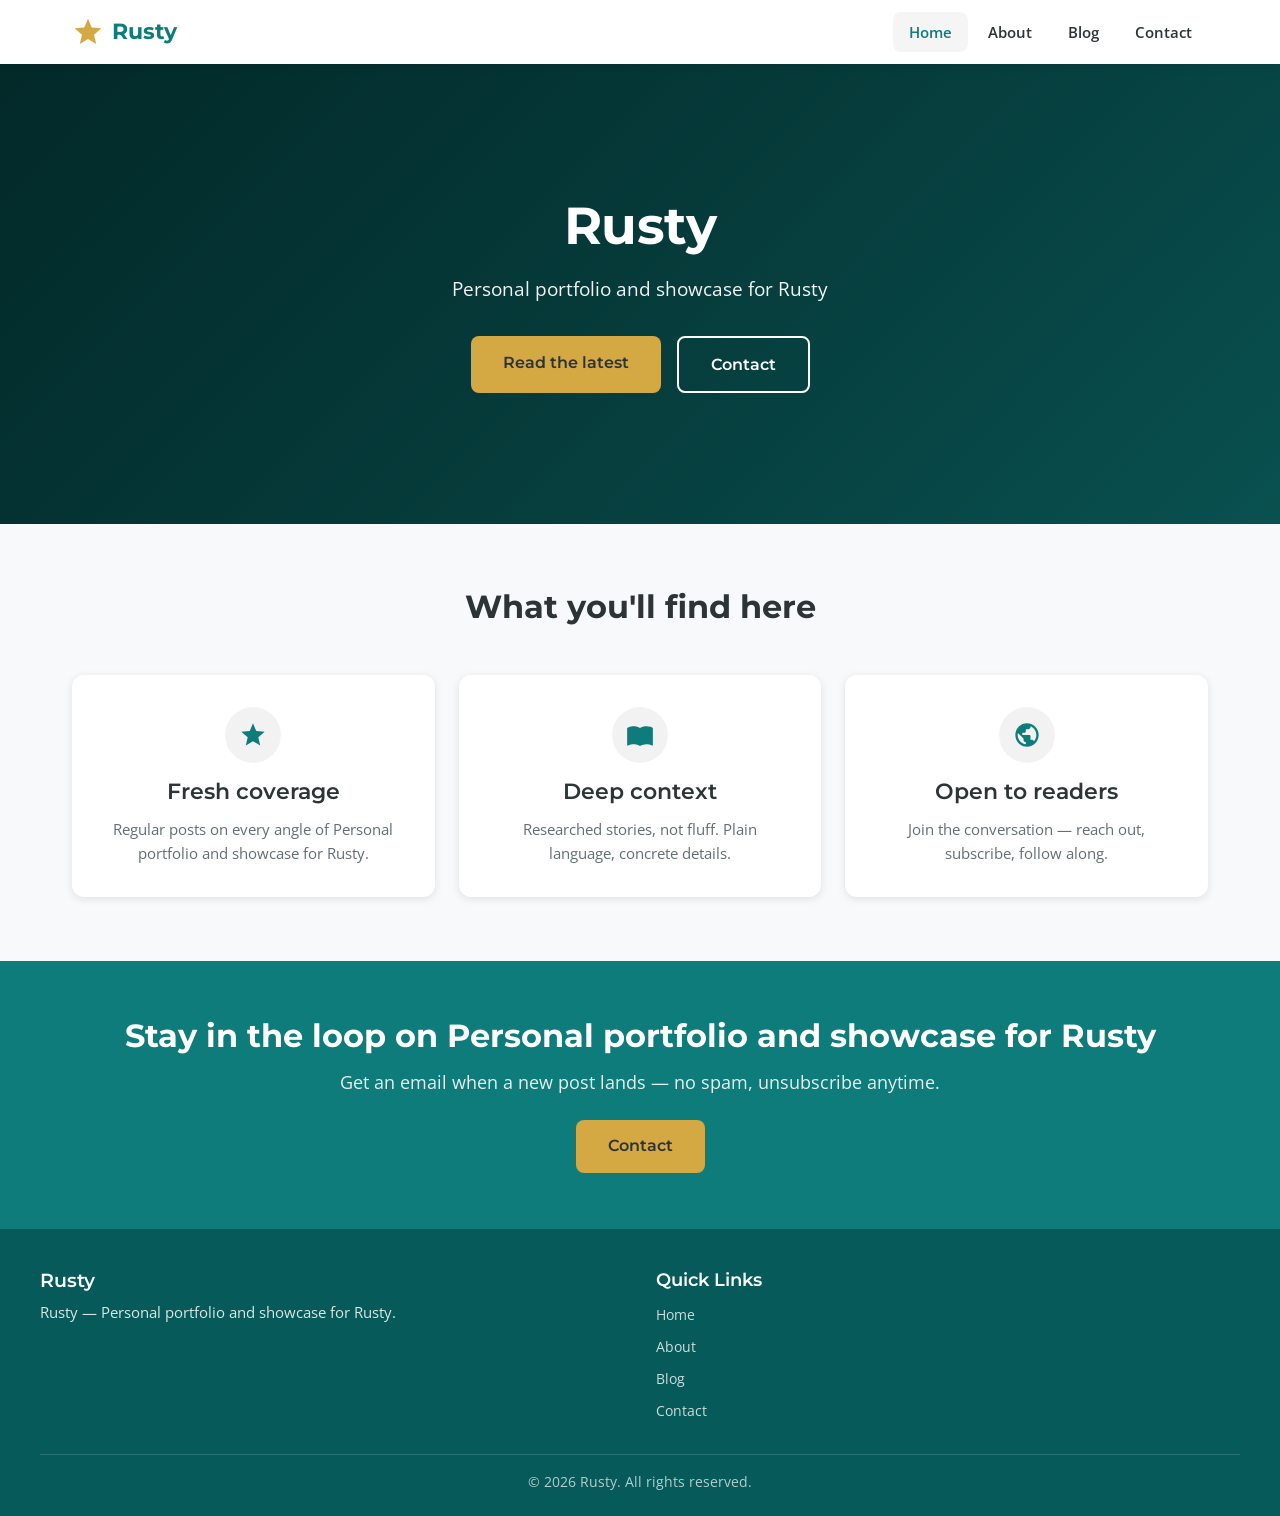
==== index.html @ bfaf48fd "Initial scaffold via website_sdk" ====
<!DOCTYPE html>
<html lang="en">
<head>
    <meta charset="UTF-8">
    <meta name="viewport" content="width=device-width, initial-scale=1.0">
    <meta name="robots" content="index, follow">
    <title>Rusty | Personal portfolio and showcase for Rusty</title>
    <meta name="description" content="Rusty — Personal portfolio and showcase for Rusty.">
        <meta property="og:title" content="Rusty | Personal portfolio and showcase for Rusty">
    <meta property="og:description" content="Rusty — Personal portfolio and showcase for Rusty.">
    <meta property="og:type" content="website">
    <meta property="og:site_name" content="Rusty">
            <meta name="twitter:card" content="summary_large_image">
    <meta name="twitter:title" content="Rusty | Personal portfolio and showcase for Rusty">
    <meta name="twitter:description" content="Rusty — Personal portfolio and showcase for Rusty.">
        <link rel="preconnect" href="https://fonts.googleapis.com">
    <link rel="preconnect" href="https://fonts.gstatic.com" crossorigin>
    <link href="https://fonts.googleapis.com/css2?family=Montserrat:wght@600;700&family=Open%20Sans:wght@400;600&display=swap" rel="stylesheet">
    <link rel="stylesheet" href="css/styles.css">
    </head>
<body>

    <header class="header">
        <div class="container">
            <a href="index.html" class="logo">
                <svg viewBox="0 0 24 24" xmlns="http://www.w3.org/2000/svg"><path d="M12 2L9.19 8.63L2 9.24L7.46 13.97L5.82 21L12 17.27L18.18 21L16.54 13.97L22 9.24L14.81 8.63L12 2Z"/></svg>
                Rusty
            </a>
            <button class="nav-toggle" aria-label="Toggle navigation">
                <span></span>
                <span></span>
                <span></span>
            </button>
            <ul class="nav-links">
                <li><a href="index.html">Home</a></li>
                <li><a href="about.html">About</a></li>
                <li><a href="blog/index.html">Blog</a></li>
                <li><a href="contact.html">Contact</a></li>
            </ul>
        </div>
    </header>

    <section class="hero">
        <div class="hero-content">
            <h1>Rusty</h1>
            <p class="tagline">Personal portfolio and showcase for Rusty</p>
            <div class="cta-buttons">
                <a href="blog/index.html" class="btn btn-primary">Read the latest</a>
                <a href="contact.html" class="btn btn-outline">Contact</a>
            </div>
        </div>
    </section>

    <section class="section">
        <div class="container">
            <h2 class="section-title">What you&#x27;ll find here</h2>
            <p class="section-subtitle"></p>
            <div class="services-grid">
                <div class="service-card">
                    <div class="icon">
                        <svg viewBox="0 0 24 24"><path d="M12 2L9.19 8.63L2 9.24L7.46 13.97L5.82 21L12 17.27L18.18 21L16.54 13.97L22 9.24L14.81 8.63L12 2Z"/></svg>
                    </div>
                    <h3>Fresh coverage</h3>
                    <p>Regular posts on every angle of Personal portfolio and showcase for Rusty.</p>
                </div>
                <div class="service-card">
                    <div class="icon">
                        <svg viewBox="0 0 24 24"><path d="M21 5c-1.11-.35-2.33-.5-3.5-.5-1.95 0-4.05.4-5.5 1.5-1.45-1.1-3.55-1.5-5.5-1.5S2.45 4.9 1 6v14.65c0 .25.25.5.5.5.1 0 .15-.05.25-.05C3.1 20.45 5.05 20 6.5 20c1.95 0 4.05.4 5.5 1.5 1.35-.85 3.8-1.5 5.5-1.5 1.65 0 3.35.3 4.75 1.05.1.05.15.05.25.05.25 0 .5-.25.5-.5V6c-.6-.45-1.25-.75-2-1z"/></svg>
                    </div>
                    <h3>Deep context</h3>
                    <p>Researched stories, not fluff. Plain language, concrete details.</p>
                </div>
                <div class="service-card">
                    <div class="icon">
                        <svg viewBox="0 0 24 24"><path d="M12 2C6.48 2 2 6.48 2 12s4.48 10 10 10 10-4.48 10-10S17.52 2 12 2zm-1 17.93c-3.95-.49-7-3.85-7-7.93 0-.62.08-1.21.21-1.79L9 15v1c0 1.1.9 2 2 2v1.93zm6.9-2.54c-.26-.81-1-1.39-1.9-1.39h-1v-3c0-.55-.45-1-1-1H8v-2h2c.55 0 1-.45 1-1V7h2c1.1 0 2-.9 2-2v-.41c2.93 1.19 5 4.06 5 7.41 0 2.08-.8 3.97-2.1 5.39z"/></svg>
                    </div>
                    <h3>Open to readers</h3>
                    <p>Join the conversation — reach out, subscribe, follow along.</p>
                </div>
            </div>
        </div>
    </section>

    <section class="cta-banner">
        <h2>Stay in the loop on Personal portfolio and showcase for Rusty</h2>
        <p>Get an email when a new post lands — no spam, unsubscribe anytime.</p>
        <div class="cta-buttons">
            <a href="contact.html" class="btn btn-primary">Contact</a>
        </div>
    </section>

    <footer class="footer">
        <div class="footer-content">
            <div class="footer-info">
                <h3>Rusty</h3>
                <p>Rusty — Personal portfolio and showcase for Rusty.</p>
            </div>
            <div class="footer-links">
                <h4>Quick Links</h4>
                <ul>
                    <li><a href="index.html">Home</a></li>
                    <li><a href="about.html">About</a></li>
                    <li><a href="blog/index.html">Blog</a></li>
                    <li><a href="contact.html">Contact</a></li>
                </ul>
            </div>
        </div>
        <div class="footer-bottom">&copy; 2026 Rusty. All rights reserved.</div>
    </footer>

    <script src="js/main.js"></script>
</body>
</html>
---- css/styles.css ----
/* ================================================================
   Website stylesheet — generated by website_sdk.
   Edit CSS variables under :root to rebrand the whole site.
   ================================================================ */

:root {
    --color-primary: #0e7c7b;
    --color-primary-dark: #065a5a;
    --color-primary-light: #12a09f;
    --color-accent: #d4a843;
    --color-accent-dark: #b8912e;
    --color-bg: #f8f9fa;
    --color-surface: #ffffff;
    --color-text: #2d3436;
    --color-text-light: #636e72;
    --color-text-inverse: #ffffff;
    --color-success: #27ae60;
    --color-error: #e74c3c;
    --font-heading: 'Montserrat', sans-serif;
    --font-body: 'Open Sans', sans-serif;
    --max-width: 1200px;
    --spacing: 2rem;
    --spacing-sm: 1rem;
    --spacing-lg: 4rem;
    --radius: 8px;
    --radius-lg: 12px;
    --shadow: 0 2px 8px rgba(0, 0, 0, 0.1);
    --shadow-lg: 0 4px 20px rgba(0, 0, 0, 0.12);
    --transition: all 0.3s ease;
}

*, *::before, *::after { margin: 0; padding: 0; box-sizing: border-box; }
html { scroll-behavior: smooth; }
body {
    font-family: var(--font-body);
    color: var(--color-text);
    background-color: var(--color-bg);
    line-height: 1.6;
    -webkit-font-smoothing: antialiased;
}
a { color: var(--color-primary); text-decoration: none; transition: var(--transition); }
a:hover { color: var(--color-primary-dark); }
img { max-width: 100%; height: auto; display: block; }
h1, h2, h3, h4 { font-family: var(--font-heading); line-height: 1.2; color: var(--color-text); }
h1 { font-size: 2.5rem; font-weight: 700; }
h2 { font-size: 2rem; font-weight: 700; }
h3 { font-size: 1.35rem; font-weight: 600; }
h4 { font-size: 1.1rem; font-weight: 600; }
.container { max-width: var(--max-width); margin: 0 auto; padding: 0 var(--spacing); }

/* Header */
.header { background: var(--color-surface); box-shadow: var(--shadow); position: sticky; top: 0; z-index: 1000; }
.header .container { display: flex; align-items: center; justify-content: space-between; padding-top: 0.75rem; padding-bottom: 0.75rem; }
.logo { display: flex; align-items: center; gap: 0.5rem; font-family: var(--font-heading); font-size: 1.4rem; font-weight: 700; color: var(--color-primary); }
.logo svg { width: 32px; height: 32px; fill: var(--color-accent); }
.nav-links { display: flex; list-style: none; gap: 0.25rem; }
.nav-links a { display: block; padding: 0.5rem 1rem; color: var(--color-text); font-weight: 600; font-size: 0.95rem; border-radius: var(--radius); transition: var(--transition); }
.nav-links a:hover, .nav-links a.active { color: var(--color-primary); background: rgba(0, 0, 0, 0.04); }
.nav-toggle { display: none; background: none; border: none; cursor: pointer; padding: 0.5rem; }
.nav-toggle span { display: block; width: 24px; height: 2px; background: var(--color-text); margin: 5px 0; transition: var(--transition); border-radius: 2px; }

/* Hero */
.hero {
    background: linear-gradient(135deg, rgba(0,0,0,0.55), rgba(0,0,0,0.35)),
                linear-gradient(135deg, var(--color-primary-dark), var(--color-primary));
    color: var(--color-text-inverse);
    padding: 6rem var(--spacing);
    text-align: center;
    min-height: 460px;
    display: flex; align-items: center; justify-content: center;
}
.hero-content { max-width: 760px; }
.hero h1 { font-size: 3rem; color: var(--color-text-inverse); margin-bottom: 1rem; letter-spacing: -0.5px; }
.hero .tagline { font-size: 1.2rem; opacity: 0.95; margin-bottom: 2rem; line-height: 1.6; }

/* Buttons */
.btn { display: inline-block; padding: 0.85rem 2rem; font-family: var(--font-heading); font-weight: 600; font-size: 1rem; border-radius: var(--radius); border: none; cursor: pointer; transition: var(--transition); text-align: center; }
.btn-primary { background: var(--color-accent); color: var(--color-text); }
.btn-primary:hover { background: var(--color-accent-dark); color: var(--color-text); transform: translateY(-2px); box-shadow: 0 4px 12px rgba(0,0,0,0.15); }
.btn-outline { background: transparent; color: var(--color-text-inverse); border: 2px solid var(--color-text-inverse); }
.btn-outline:hover { background: var(--color-text-inverse); color: var(--color-primary); }
.btn-teal { background: var(--color-primary); color: var(--color-text-inverse); }
.btn-teal:hover { background: var(--color-primary-dark); color: var(--color-text-inverse); transform: translateY(-2px); box-shadow: 0 4px 12px rgba(0,0,0,0.2); }

/* Sections */
.section { padding: var(--spacing-lg) 0; }
.section-title { text-align: center; margin-bottom: 0.75rem; }
.section-subtitle { text-align: center; color: var(--color-text-light); font-size: 1.05rem; margin-bottom: 3rem; max-width: 640px; margin-left: auto; margin-right: auto; }

/* Feature grids */
.services-grid { display: grid; grid-template-columns: repeat(auto-fit, minmax(250px, 1fr)); gap: 1.5rem; }
.service-card { background: var(--color-surface); border-radius: var(--radius-lg); padding: 2rem; box-shadow: var(--shadow); text-align: center; transition: var(--transition); }
.service-card:hover { transform: translateY(-4px); box-shadow: var(--shadow-lg); }
.service-card .icon { width: 56px; height: 56px; margin: 0 auto 1rem; background: rgba(0, 0, 0, 0.05); border-radius: 50%; display: flex; align-items: center; justify-content: center; }
.service-card .icon svg { width: 28px; height: 28px; fill: var(--color-primary); }
.service-card h3 { margin-bottom: 0.75rem; }
.service-card p { color: var(--color-text-light); font-size: 0.95rem; }

.features-grid { display: grid; grid-template-columns: repeat(auto-fit, minmax(250px, 1fr)); gap: 2rem; text-align: center; }
.feature-item .icon { width: 64px; height: 64px; margin: 0 auto 1rem; background: rgba(0, 0, 0, 0.05); border-radius: 50%; display: flex; align-items: center; justify-content: center; }
.feature-item .icon svg { width: 30px; height: 30px; fill: var(--color-primary); }
.feature-item h3 { margin-bottom: 0.5rem; }
.feature-item p { color: var(--color-text-light); font-size: 0.95rem; }

/* CTA */
.cta-banner { background: var(--color-primary); color: var(--color-text-inverse); padding: 3.5rem var(--spacing); text-align: center; }
.cta-banner h2 { color: var(--color-text-inverse); margin-bottom: 0.75rem; }
.cta-banner p { font-size: 1.1rem; opacity: 0.9; margin-bottom: 1.5rem; }
.cta-buttons { display: flex; gap: 1rem; justify-content: center; flex-wrap: wrap; }

/* Contact page */
.contact-info-grid { display: grid; grid-template-columns: repeat(auto-fit, minmax(220px, 1fr)); gap: 1.5rem; margin-bottom: 3rem; }
.contact-info-card { background: var(--color-surface); padding: 1.5rem; border-radius: var(--radius-lg); box-shadow: var(--shadow); text-align: center; }
.contact-info-card .icon { width: 48px; height: 48px; margin: 0 auto 0.75rem; background: rgba(0, 0, 0, 0.05); border-radius: 50%; display: flex; align-items: center; justify-content: center; }
.contact-info-card .icon svg { width: 22px; height: 22px; fill: var(--color-primary); }
.contact-info-card h4 { margin-bottom: 0.25rem; }
.contact-info-card a { color: var(--color-primary); font-weight: 600; }
.contact-form-wrapper { max-width: 640px; margin: 0 auto; background: var(--color-surface); padding: 2.5rem; border-radius: var(--radius-lg); box-shadow: var(--shadow); }
.contact-form-wrapper h2 { margin-bottom: 0.5rem; }
.contact-form-wrapper .form-subtitle { color: var(--color-text-light); margin-bottom: 2rem; }
.form-group { margin-bottom: 1.25rem; }
.form-group label { display: block; margin-bottom: 0.35rem; font-weight: 600; font-size: 0.9rem; }
.form-group input, .form-group select, .form-group textarea { width: 100%; padding: 0.75rem 1rem; border: 1.5px solid #ddd; border-radius: var(--radius); font-family: var(--font-body); font-size: 0.95rem; transition: var(--transition); background: #fff; }
.form-group input:focus, .form-group select:focus, .form-group textarea:focus { outline: none; border-color: var(--color-primary); box-shadow: 0 0 0 3px rgba(0, 0, 0, 0.05); }
.form-group textarea { min-height: 120px; resize: vertical; }
.form-row { display: grid; grid-template-columns: 1fr 1fr; gap: 1rem; }
.form-message { padding: 1rem; border-radius: var(--radius); margin-top: 1rem; font-weight: 600; display: none; }
.form-message.success { background: #d4edda; color: #155724; display: block; }
.form-message.error { background: #f8d7da; color: #721c24; display: block; }

/* Social page */
.social-grid { display: grid; grid-template-columns: repeat(auto-fit, minmax(260px, 1fr)); gap: 1.5rem; max-width: 900px; margin: 0 auto; }
.social-card { display: flex; align-items: center; gap: 1.25rem; padding: 1.5rem 2rem; background: var(--color-surface); border-radius: var(--radius-lg); box-shadow: var(--shadow); transition: var(--transition); color: var(--color-text); }
.social-card:hover { transform: translateY(-4px); box-shadow: var(--shadow-lg); color: var(--color-text); }
.social-card .social-icon { width: 52px; height: 52px; border-radius: 12px; display: flex; align-items: center; justify-content: center; flex-shrink: 0; }
.social-card .social-icon svg { width: 28px; height: 28px; fill: #fff; }
.social-card .social-info h3 { margin-bottom: 0.15rem; font-size: 1.1rem; }
.social-card .social-info p { color: var(--color-text-light); font-size: 0.85rem; }

/* Reviews */
.reviews-grid { display: grid; grid-template-columns: repeat(auto-fit, minmax(320px, 1fr)); gap: 1.5rem; }
.review-card { background: var(--color-surface); border-radius: var(--radius-lg); padding: 2rem; box-shadow: var(--shadow); transition: var(--transition); }
.review-card:hover { box-shadow: var(--shadow-lg); }
.review-stars { color: var(--color-accent); font-size: 1.2rem; margin-bottom: 0.75rem; letter-spacing: 2px; }
.review-text { font-style: italic; color: var(--color-text); line-height: 1.7; margin-bottom: 1rem; }
.review-author { font-weight: 600; color: var(--color-text); font-size: 0.95rem; }
.review-badge { display: inline-block; margin-top: 0.5rem; padding: 0.25rem 0.75rem; background: rgba(0, 0, 0, 0.06); color: var(--color-primary); border-radius: 20px; font-size: 0.8rem; font-weight: 600; }

/* Photos / gallery */
.photo-gallery { display: grid; grid-template-columns: repeat(auto-fill, minmax(280px, 1fr)); gap: 1rem; }
.gallery-item { border-radius: var(--radius-lg); overflow: hidden; box-shadow: var(--shadow); cursor: pointer; transition: var(--transition); background: var(--color-surface); }
.gallery-item:hover { transform: scale(1.02); box-shadow: var(--shadow-lg); }
.gallery-item img { width: 100%; height: 220px; object-fit: cover; transition: var(--transition); }
.gallery-item:hover img { transform: scale(1.05); }
.gallery-item figcaption { padding: 0.75rem 1rem; font-size: 0.9rem; color: var(--color-text-light); }
.placeholder-img { width: 100%; height: 220px; background: linear-gradient(135deg, #e0e0e0, #f0f0f0); display: flex; align-items: center; justify-content: center; color: #999; font-size: 0.9rem; }
.lightbox { display: none; position: fixed; inset: 0; background: rgba(0, 0, 0, 0.9); z-index: 2000; align-items: center; justify-content: center; cursor: pointer; }
.lightbox.active { display: flex; }
.lightbox img { max-width: 90%; max-height: 90vh; border-radius: var(--radius); box-shadow: 0 0 40px rgba(0, 0, 0, 0.5); }
.lightbox-close { position: absolute; top: 1.5rem; right: 1.5rem; width: 40px; height: 40px; background: rgba(255, 255, 255, 0.15); border: none; border-radius: 50%; color: #fff; font-size: 1.5rem; cursor: pointer; display: flex; align-items: center; justify-content: center; transition: var(--transition); }
.lightbox-close:hover { background: rgba(255, 255, 255, 0.3); }

/* Page header */
.page-header { background: linear-gradient(135deg, var(--color-primary-dark), var(--color-primary)); color: var(--color-text-inverse); padding: 3.5rem var(--spacing); text-align: center; }
.page-header h1 { color: var(--color-text-inverse); margin-bottom: 0.5rem; }
.page-header p { opacity: 0.9; font-size: 1.05rem; }

/* Blog */
.post-grid { display: grid; grid-template-columns: repeat(auto-fit, minmax(300px, 1fr)); gap: 1.5rem; }
.post-card { background: var(--color-surface); border-radius: var(--radius-lg); padding: 1.75rem; box-shadow: var(--shadow); transition: var(--transition); display: flex; flex-direction: column; }
.post-card:hover { transform: translateY(-4px); box-shadow: var(--shadow-lg); }
.post-card h3 { margin-bottom: 0.5rem; }
.post-card h3 a { color: var(--color-text); }
.post-card h3 a:hover { color: var(--color-primary); }
.post-card .post-meta { color: var(--color-text-light); font-size: 0.85rem; margin-bottom: 0.75rem; }
.post-card .post-excerpt { color: var(--color-text-light); font-size: 0.95rem; margin-bottom: 1rem; flex-grow: 1; }
.post-card .post-tag { display: inline-block; padding: 0.2rem 0.65rem; background: rgba(0, 0, 0, 0.06); color: var(--color-primary); border-radius: 20px; font-size: 0.8rem; font-weight: 600; margin-right: 0.25rem; }

/* Whole-card-clickable variant used on the home-page latest-posts grid. */
.post-card-link { text-decoration: none; color: inherit; position: relative; }
.post-card-link h3 { color: var(--color-text); }
.post-card-link:hover { box-shadow: var(--shadow-lg); transform: translateY(-4px); color: inherit; }
.post-card-link:hover h3 { color: var(--color-primary); }
.post-card-link .post-card-cta { display: inline-block; margin-top: auto; font-weight: 600; color: var(--color-primary); }

/* Search box on the blog index. */
.post-search { max-width: 640px; margin: 0 auto 2rem; }
.post-search input[type="search"] { width: 100%; padding: 0.85rem 1.1rem; border: 1.5px solid #ddd; border-radius: var(--radius); font-family: var(--font-body); font-size: 1rem; background: #fff; transition: var(--transition); }
.post-search input[type="search"]:focus { outline: none; border-color: var(--color-primary); box-shadow: 0 0 0 3px rgba(0,0,0,0.06); }
.post-search-meta { margin-top: 0.5rem; color: var(--color-text-light); font-size: 0.85rem; text-align: right; }
.post-search-empty { text-align: center; color: var(--color-text-light); margin-top: 2rem; }

article.post-body { max-width: 760px; margin: 0 auto; padding: var(--spacing-lg) var(--spacing); }
article.post-body h1 { font-size: 2.4rem; margin-bottom: 0.5rem; }
article.post-body .post-meta { color: var(--color-text-light); font-size: 0.9rem; margin-bottom: 2rem; }
article.post-body h2 { margin: 2rem 0 0.75rem; }
article.post-body h3 { margin: 1.5rem 0 0.5rem; }
article.post-body p { margin-bottom: 1.1rem; }
article.post-body ul, article.post-body ol { margin: 0 0 1.1rem 1.25rem; }
article.post-body li { margin-bottom: 0.4rem; }
article.post-body blockquote { border-left: 4px solid var(--color-accent); padding: 0.25rem 1rem; margin: 1.25rem 0; color: var(--color-text-light); font-style: italic; }
article.post-body img { border-radius: var(--radius-lg); margin: 1.5rem 0; box-shadow: var(--shadow); }
article.post-body code { background: rgba(0, 0, 0, 0.06); padding: 0.1rem 0.4rem; border-radius: 4px; font-size: 0.92em; }
article.post-body pre { background: #111; color: #f4f4f5; padding: 1rem 1.25rem; border-radius: var(--radius); overflow-x: auto; margin: 1rem 0; font-size: 0.9rem; }
article.post-body pre code { background: none; color: inherit; padding: 0; }
article.post-body .post-tags { margin-top: 2rem; }

/* Sources / bibliography on each post — counterpart of an ebook bibliography */
.post-sources { margin: 2.5rem 0 0; padding: 1.5rem 1.75rem; background: var(--color-surface); border-radius: var(--radius-lg); box-shadow: var(--shadow); border-left: 4px solid var(--color-accent); }
.post-sources h2 { font-size: 1.2rem; margin: 0 0 0.75rem; letter-spacing: 0.02em; text-transform: uppercase; color: var(--color-text); }
.post-sources ol { margin: 0; padding-left: 1.25rem; }
.post-sources li { margin-bottom: 0.5rem; font-size: 0.92rem; line-height: 1.55; color: var(--color-text); }
.post-sources li a { color: var(--color-primary); word-break: break-all; }
.post-sources li a:hover { color: var(--color-primary-dark); text-decoration: underline; }

/* Footer */
.footer { background: var(--color-primary-dark); color: var(--color-text-inverse); padding: 2.5rem var(--spacing) 1.5rem; }
.footer-content { max-width: var(--max-width); margin: 0 auto; display: grid; grid-template-columns: 1fr 1fr; gap: 2rem; padding-bottom: 1.5rem; border-bottom: 1px solid rgba(255, 255, 255, 0.15); }
.footer-info h3 { color: var(--color-text-inverse); margin-bottom: 0.5rem; font-size: 1.2rem; }
.footer-info p { opacity: 0.85; font-size: 0.95rem; line-height: 1.7; }
.footer-info a { color: var(--color-accent); }
.footer-info a:hover { color: var(--color-accent-dark); }
.footer-links h4 { color: var(--color-text-inverse); margin-bottom: 0.75rem; }
.footer-links ul { list-style: none; }
.footer-links li { margin-bottom: 0.4rem; }
.footer-links a { color: rgba(255, 255, 255, 0.8); font-size: 0.9rem; }
.footer-links a:hover { color: var(--color-accent); }
.footer-bottom { max-width: var(--max-width); margin: 1rem auto 0; text-align: center; font-size: 0.85rem; opacity: 0.7; }

.text-center { text-align: center; }
.mt-2 { margin-top: 2rem; }
.mb-2 { margin-bottom: 2rem; }

@media (max-width: 767px) {
    h1 { font-size: 2rem; }
    h2 { font-size: 1.6rem; }
    .nav-toggle { display: block; }
    .nav-links { display: none; position: absolute; top: 100%; left: 0; right: 0; background: var(--color-surface); flex-direction: column; padding: 1rem; box-shadow: var(--shadow-lg); gap: 0; }
    .nav-links.open { display: flex; }
    .nav-links a { padding: 0.75rem 1rem; }
    .hero { padding: 4rem var(--spacing); min-height: 380px; }
    .hero h1 { font-size: 2.2rem; }
    .form-row { grid-template-columns: 1fr; }
    .footer-content { grid-template-columns: 1fr; }
}
@media (min-width: 768px) and (max-width: 1023px) {
    .services-grid { grid-template-columns: repeat(2, 1fr); }
    .reviews-grid { grid-template-columns: repeat(2, 1fr); }
}
@media (min-width: 1024px) {
    .hero h1 { font-size: 3.25rem; }
}
.nav-toggle.active span:nth-child(1) { transform: rotate(45deg) translate(5px, 5px); }
.nav-toggle.active span:nth-child(2) { opacity: 0; }
.nav-toggle.active span:nth-child(3) { transform: rotate(-45deg) translate(5px, -5px); }

.social-facebook .social-icon { background: #1877f2; }
.social-instagram .social-icon { background: linear-gradient(135deg, #f09433, #e6683c, #dc2743, #cc2366, #bc1888); }
.social-tiktok .social-icon { background: #010101; }
.social-x .social-icon { background: #000000; }
.social-youtube .social-icon { background: #ff0000; }
.social-github .social-icon { background: #181717; }
.social-linkedin .social-icon { background: #0a66c2; }
.social-pinterest .social-icon { background: #bd081c; }
.social-threads .social-icon { background: #000000; }
.social-bluesky .social-icon { background: #1185fe; }
.social-mastodon .social-icon { background: #6364ff; }
.social-spotify .social-icon { background: #1db954; }
.social-apple .social-icon { background: #a2aaad; }
.social-substack .social-icon { background: #ff6719; }
.social-email .social-icon { background: #636e72; }
.social-rss .social-icon { background: #ee802f; }
.social-nextdoor .social-icon { background: #00b246; }
.social-yelp .social-icon { background: #d32323; }
.social-google .social-icon { background: #4285f4; }
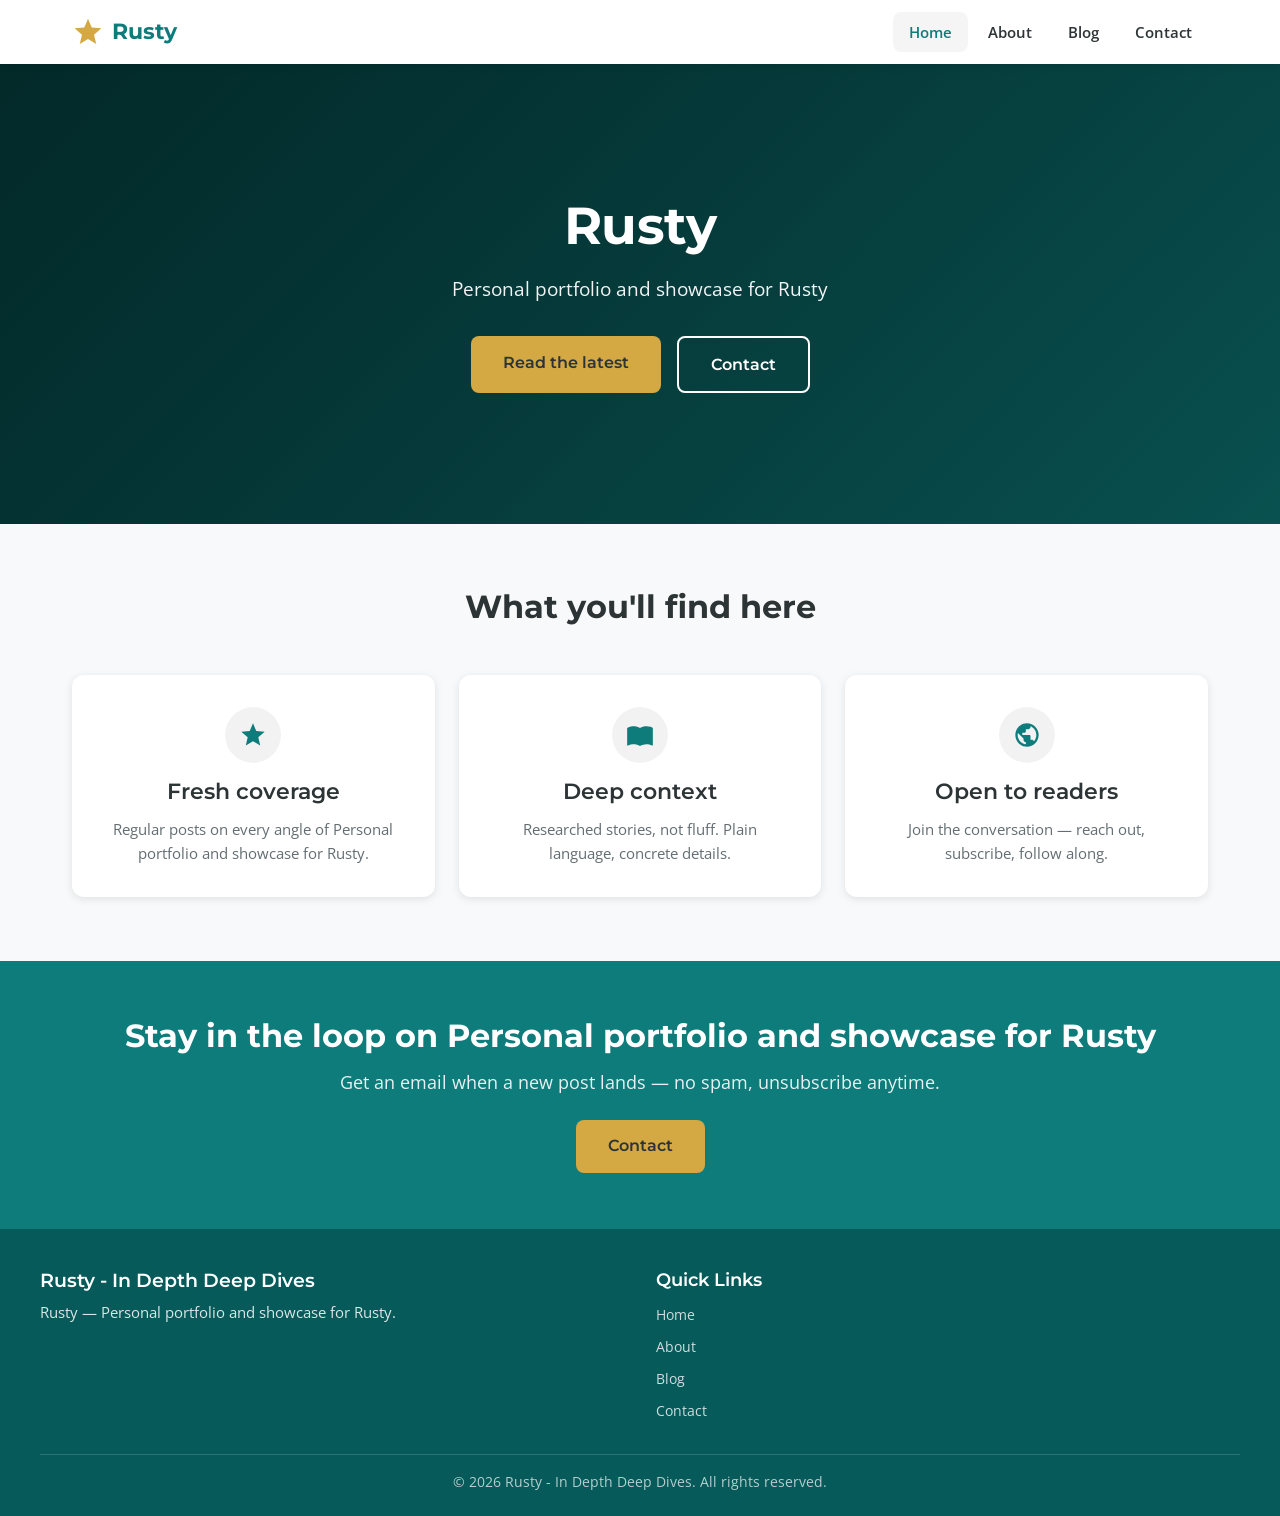
==== commit 116fbb1b: "feat(blog): Iran War: Latest Developments as of May 4, 2026" ====
--- a/index.html
+++ b/index.html
@@ -4,15 +4,17 @@
     <meta charset="UTF-8">
     <meta name="viewport" content="width=device-width, initial-scale=1.0">
     <meta name="robots" content="index, follow">
-    <title>Rusty | Personal portfolio and showcase for Rusty</title>
-    <meta name="description" content="Rusty — Personal portfolio and showcase for Rusty.">
-        <meta property="og:title" content="Rusty | Personal portfolio and showcase for Rusty">
-    <meta property="og:description" content="Rusty — Personal portfolio and showcase for Rusty.">
+    <title>Rusty - In Depth Deep Dives | Personal portfolio and showcase for Rusty</title>
+    <meta name="description" content="Rusty - In Depth Deep Dives">
+    <link rel="canonical" href="https://rostyslav296.github.io/rusty-site/index.html">
+        <meta property="og:title" content="Rusty - In Depth Deep Dives | Personal portfolio and showcase for Rusty">
+    <meta property="og:description" content="Rusty - In Depth Deep Dives">
     <meta property="og:type" content="website">
-    <meta property="og:site_name" content="Rusty">
+    <meta property="og:site_name" content="Rusty - In Depth Deep Dives">
+    <meta property="og:url" content="https://rostyslav296.github.io/rusty-site/index.html">
             <meta name="twitter:card" content="summary_large_image">
-    <meta name="twitter:title" content="Rusty | Personal portfolio and showcase for Rusty">
-    <meta name="twitter:description" content="Rusty — Personal portfolio and showcase for Rusty.">
+    <meta name="twitter:title" content="Rusty - In Depth Deep Dives | Personal portfolio and showcase for Rusty">
+    <meta name="twitter:description" content="Rusty - In Depth Deep Dives">
         <link rel="preconnect" href="https://fonts.googleapis.com">
     <link rel="preconnect" href="https://fonts.gstatic.com" crossorigin>
     <link href="https://fonts.googleapis.com/css2?family=Montserrat:wght@600;700&family=Open%20Sans:wght@400;600&display=swap" rel="stylesheet">
@@ -92,7 +94,7 @@
     <footer class="footer">
         <div class="footer-content">
             <div class="footer-info">
-                <h3>Rusty</h3>
+                <h3>Rusty - In Depth Deep Dives</h3>
                 <p>Rusty — Personal portfolio and showcase for Rusty.</p>
             </div>
             <div class="footer-links">
@@ -105,7 +107,7 @@
                 </ul>
             </div>
         </div>
-        <div class="footer-bottom">&copy; 2026 Rusty. All rights reserved.</div>
+        <div class="footer-bottom">&copy; 2026 Rusty - In Depth Deep Dives. All rights reserved.</div>
     </footer>
 
     <script src="js/main.js"></script>
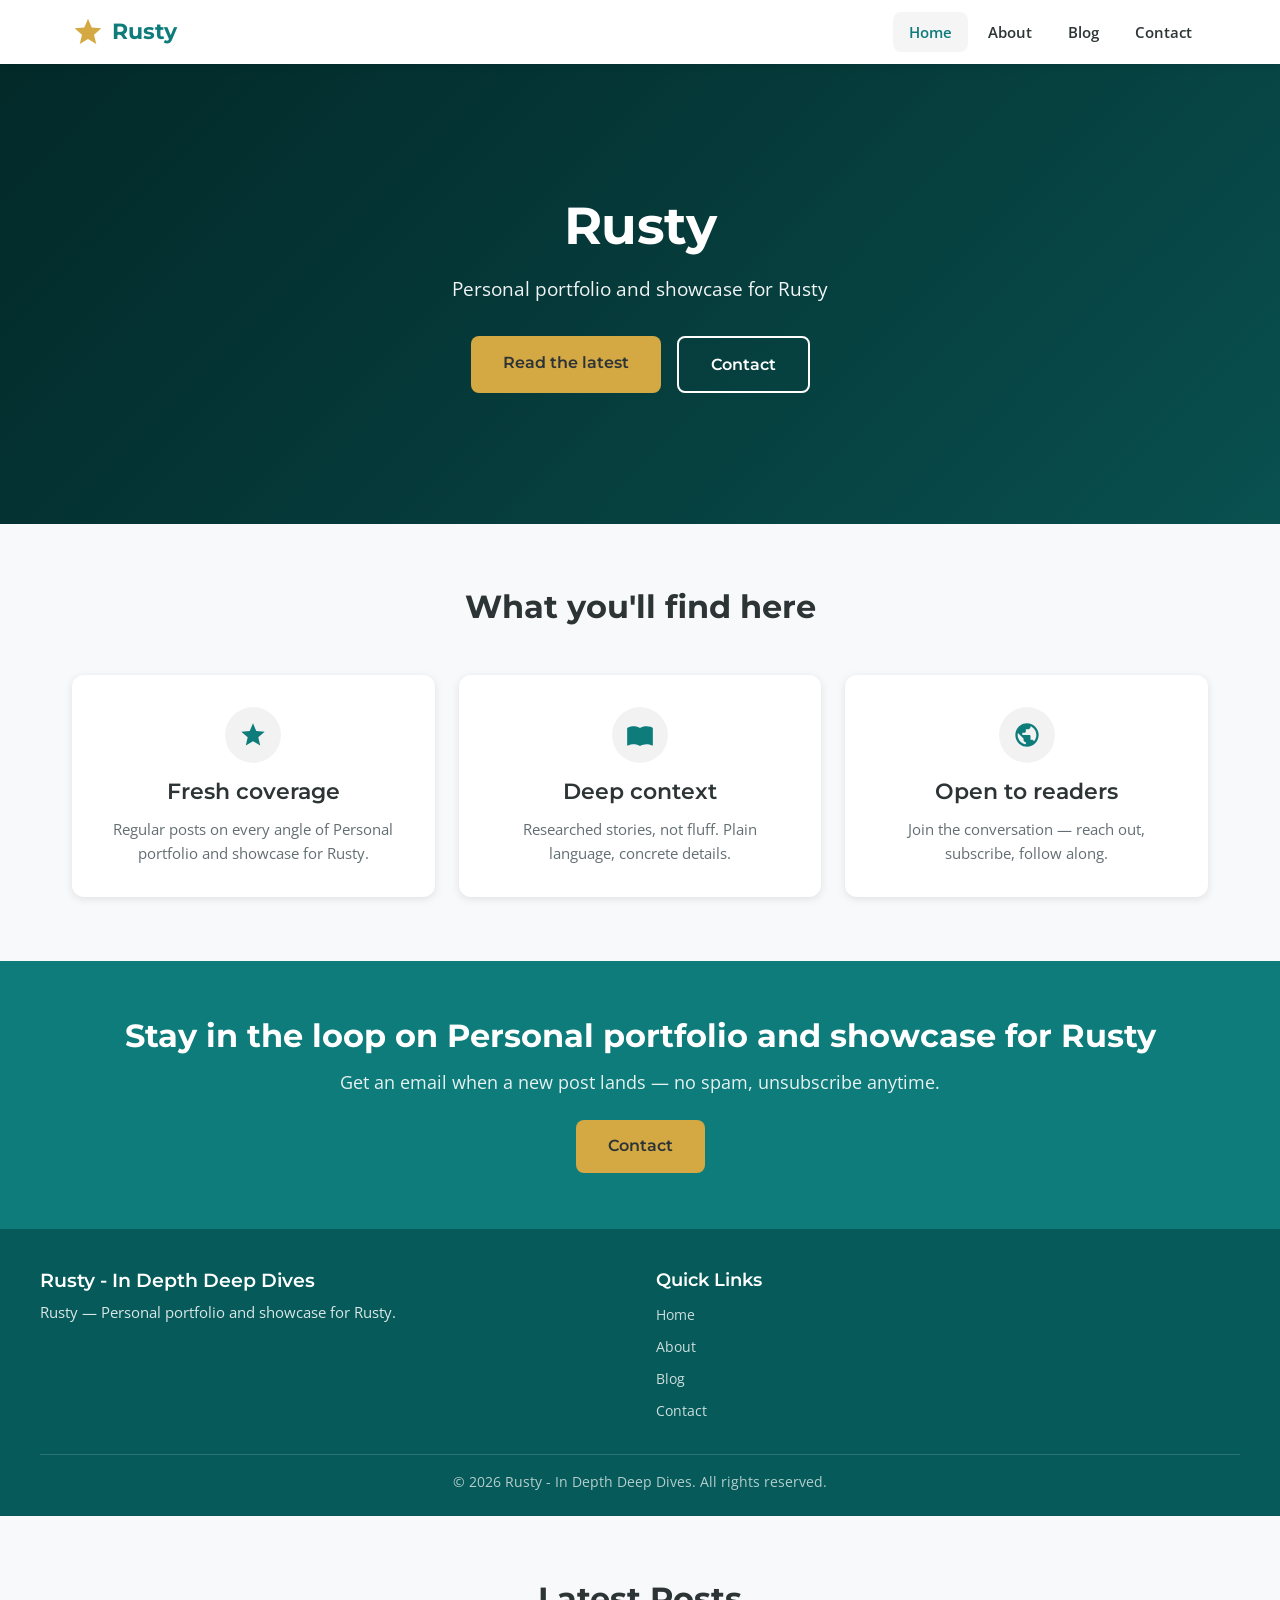
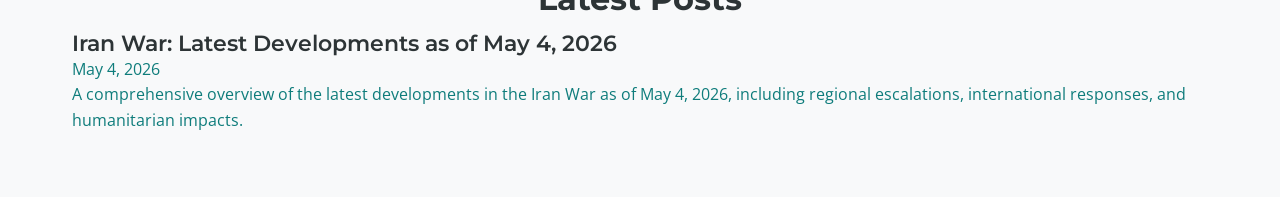
==== commit 871628c8: "feat(blog): Add post previews to home and blog pages" ====
--- a/index.html
+++ b/index.html
@@ -113,3 +113,19 @@
     <script src="js/main.js"></script>
 </body>
 </html>
+    <section class="section">
+        <div class="container">
+            <h2 class="section-title">Latest Posts</h2>
+            <div class="blog-preview-grid">
+                <!-- Blog post previews will be inserted here -->
+                <article class="blog-preview-card">
+                    <a href="blog/posts/2026-05-04-iran-war-latest-developments-may-4.html">
+                        <h3>Iran War: Latest Developments as of May 4, 2026</h3>
+                        <p class="post-meta">May 4, 2026</p>
+                        <p class="post-excerpt">A comprehensive overview of the latest developments in the Iran War as of May 4, 2026, including regional escalations, international responses, and humanitarian impacts.</p>
+                    </a>
+                </article>
+            </div>
+        </div>
+    </section>
+
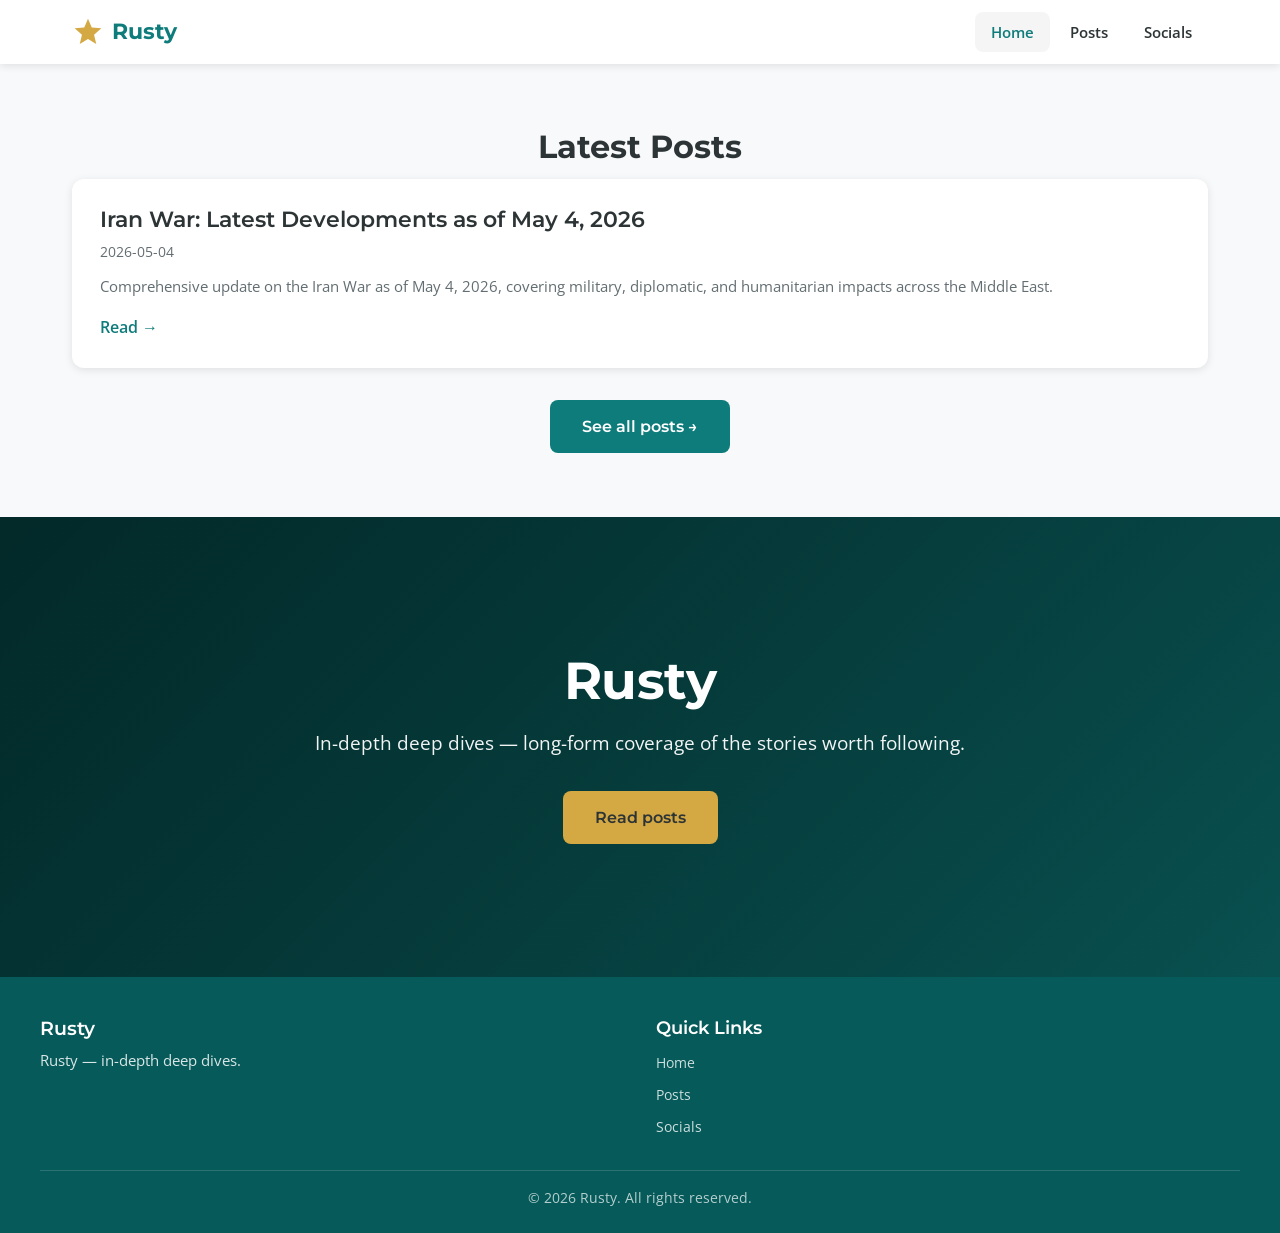
==== commit 8e40e63b: "home: move Latest Posts above the hero/tagline banner Readers landing on the home should see the fre" ====
--- a/index.html
+++ b/index.html
@@ -4,17 +4,17 @@
     <meta charset="UTF-8">
     <meta name="viewport" content="width=device-width, initial-scale=1.0">
     <meta name="robots" content="index, follow">
-    <title>Rusty - In Depth Deep Dives | Personal portfolio and showcase for Rusty</title>
-    <meta name="description" content="Rusty - In Depth Deep Dives">
+    <title>Rusty | Long-form coverage of the stories worth following.</title>
+    <meta name="description" content="Rusty publishes long-form, deeply researched coverage of the stories worth following — geopolitics, conflicts, and global affairs explained in depth.">
     <link rel="canonical" href="https://rostyslav296.github.io/rusty-site/index.html">
-        <meta property="og:title" content="Rusty - In Depth Deep Dives | Personal portfolio and showcase for Rusty">
-    <meta property="og:description" content="Rusty - In Depth Deep Dives">
+        <meta property="og:title" content="Rusty | Long-form coverage of the stories worth following.">
+    <meta property="og:description" content="Rusty publishes long-form, deeply researched coverage of the stories worth following — geopolitics, conflicts, and global affairs explained in depth.">
     <meta property="og:type" content="website">
-    <meta property="og:site_name" content="Rusty - In Depth Deep Dives">
+    <meta property="og:site_name" content="Rusty">
     <meta property="og:url" content="https://rostyslav296.github.io/rusty-site/index.html">
             <meta name="twitter:card" content="summary_large_image">
-    <meta name="twitter:title" content="Rusty - In Depth Deep Dives | Personal portfolio and showcase for Rusty">
-    <meta name="twitter:description" content="Rusty - In Depth Deep Dives">
+    <meta name="twitter:title" content="Rusty | Long-form coverage of the stories worth following.">
+    <meta name="twitter:description" content="Rusty publishes long-form, deeply researched coverage of the stories worth following — geopolitics, conflicts, and global affairs explained in depth.">
         <link rel="preconnect" href="https://fonts.googleapis.com">
     <link rel="preconnect" href="https://fonts.gstatic.com" crossorigin>
     <link href="https://fonts.googleapis.com/css2?family=Montserrat:wght@600;700&family=Open%20Sans:wght@400;600&display=swap" rel="stylesheet">
@@ -35,97 +35,55 @@
             </button>
             <ul class="nav-links">
                 <li><a href="index.html">Home</a></li>
-                <li><a href="about.html">About</a></li>
-                <li><a href="blog/index.html">Blog</a></li>
-                <li><a href="contact.html">Contact</a></li>
+                <li><a href="posts.html">Posts</a></li>
+                <li><a href="social.html">Socials</a></li>
             </ul>
         </div>
     </header>
 
+    <section class="section" id="latest">
+        <div class="container">
+            <h2 class="section-title">Latest Posts</h2>
+            <div class="reviews-grid">
+                <a class="post-card post-card-link" href="posts/2026-05-04-iran-war-latest-developments-may-4.html">
+                    <h3>Iran War: Latest Developments as of May 4, 2026</h3>
+                    <p class="post-meta">2026-05-04</p>
+                    <p class="post-excerpt">Comprehensive update on the Iran War as of May 4, 2026, covering military, diplomatic, and humanitarian impacts across the Middle East.</p>
+                    <span class="post-card-cta">Read &rarr;</span>
+                </a>
+            </div>
+            <p class="text-center mt-2"><a href="posts.html" class="btn btn-teal">See all posts &rarr;</a></p>
+        </div>
+    </section>
+
     <section class="hero">
         <div class="hero-content">
             <h1>Rusty</h1>
-            <p class="tagline">Personal portfolio and showcase for Rusty</p>
+            <p class="tagline">In-depth deep dives — long-form coverage of the stories worth following.</p>
             <div class="cta-buttons">
-                <a href="blog/index.html" class="btn btn-primary">Read the latest</a>
-                <a href="contact.html" class="btn btn-outline">Contact</a>
+                <a href="posts.html" class="btn btn-primary">Read posts</a>
             </div>
-        </div>
-    </section>
-
-    <section class="section">
-        <div class="container">
-            <h2 class="section-title">What you&#x27;ll find here</h2>
-            <p class="section-subtitle"></p>
-            <div class="services-grid">
-                <div class="service-card">
-                    <div class="icon">
-                        <svg viewBox="0 0 24 24"><path d="M12 2L9.19 8.63L2 9.24L7.46 13.97L5.82 21L12 17.27L18.18 21L16.54 13.97L22 9.24L14.81 8.63L12 2Z"/></svg>
-                    </div>
-                    <h3>Fresh coverage</h3>
-                    <p>Regular posts on every angle of Personal portfolio and showcase for Rusty.</p>
-                </div>
-                <div class="service-card">
-                    <div class="icon">
-                        <svg viewBox="0 0 24 24"><path d="M21 5c-1.11-.35-2.33-.5-3.5-.5-1.95 0-4.05.4-5.5 1.5-1.45-1.1-3.55-1.5-5.5-1.5S2.45 4.9 1 6v14.65c0 .25.25.5.5.5.1 0 .15-.05.25-.05C3.1 20.45 5.05 20 6.5 20c1.95 0 4.05.4 5.5 1.5 1.35-.85 3.8-1.5 5.5-1.5 1.65 0 3.35.3 4.75 1.05.1.05.15.05.25.05.25 0 .5-.25.5-.5V6c-.6-.45-1.25-.75-2-1z"/></svg>
-                    </div>
-                    <h3>Deep context</h3>
-                    <p>Researched stories, not fluff. Plain language, concrete details.</p>
-                </div>
-                <div class="service-card">
-                    <div class="icon">
-                        <svg viewBox="0 0 24 24"><path d="M12 2C6.48 2 2 6.48 2 12s4.48 10 10 10 10-4.48 10-10S17.52 2 12 2zm-1 17.93c-3.95-.49-7-3.85-7-7.93 0-.62.08-1.21.21-1.79L9 15v1c0 1.1.9 2 2 2v1.93zm6.9-2.54c-.26-.81-1-1.39-1.9-1.39h-1v-3c0-.55-.45-1-1-1H8v-2h2c.55 0 1-.45 1-1V7h2c1.1 0 2-.9 2-2v-.41c2.93 1.19 5 4.06 5 7.41 0 2.08-.8 3.97-2.1 5.39z"/></svg>
-                    </div>
-                    <h3>Open to readers</h3>
-                    <p>Join the conversation — reach out, subscribe, follow along.</p>
-                </div>
-            </div>
-        </div>
-    </section>
-
-    <section class="cta-banner">
-        <h2>Stay in the loop on Personal portfolio and showcase for Rusty</h2>
-        <p>Get an email when a new post lands — no spam, unsubscribe anytime.</p>
-        <div class="cta-buttons">
-            <a href="contact.html" class="btn btn-primary">Contact</a>
         </div>
     </section>
 
     <footer class="footer">
         <div class="footer-content">
             <div class="footer-info">
-                <h3>Rusty - In Depth Deep Dives</h3>
-                <p>Rusty — Personal portfolio and showcase for Rusty.</p>
+                <h3>Rusty</h3>
+                <p>Rusty — in-depth deep dives.</p>
             </div>
             <div class="footer-links">
                 <h4>Quick Links</h4>
                 <ul>
                     <li><a href="index.html">Home</a></li>
-                    <li><a href="about.html">About</a></li>
-                    <li><a href="blog/index.html">Blog</a></li>
-                    <li><a href="contact.html">Contact</a></li>
+                    <li><a href="posts.html">Posts</a></li>
+                    <li><a href="social.html">Socials</a></li>
                 </ul>
             </div>
         </div>
-        <div class="footer-bottom">&copy; 2026 Rusty - In Depth Deep Dives. All rights reserved.</div>
+        <div class="footer-bottom">&copy; 2026 Rusty. All rights reserved.</div>
     </footer>
 
     <script src="js/main.js"></script>
 </body>
 </html>
-    <section class="section">
-        <div class="container">
-            <h2 class="section-title">Latest Posts</h2>
-            <div class="blog-preview-grid">
-                <!-- Blog post previews will be inserted here -->
-                <article class="blog-preview-card">
-                    <a href="blog/posts/2026-05-04-iran-war-latest-developments-may-4.html">
-                        <h3>Iran War: Latest Developments as of May 4, 2026</h3>
-                        <p class="post-meta">May 4, 2026</p>
-                        <p class="post-excerpt">A comprehensive overview of the latest developments in the Iran War as of May 4, 2026, including regional escalations, international responses, and humanitarian impacts.</p>
-                    </a>
-                </article>
-            </div>
-        </div>
-    </section>
-
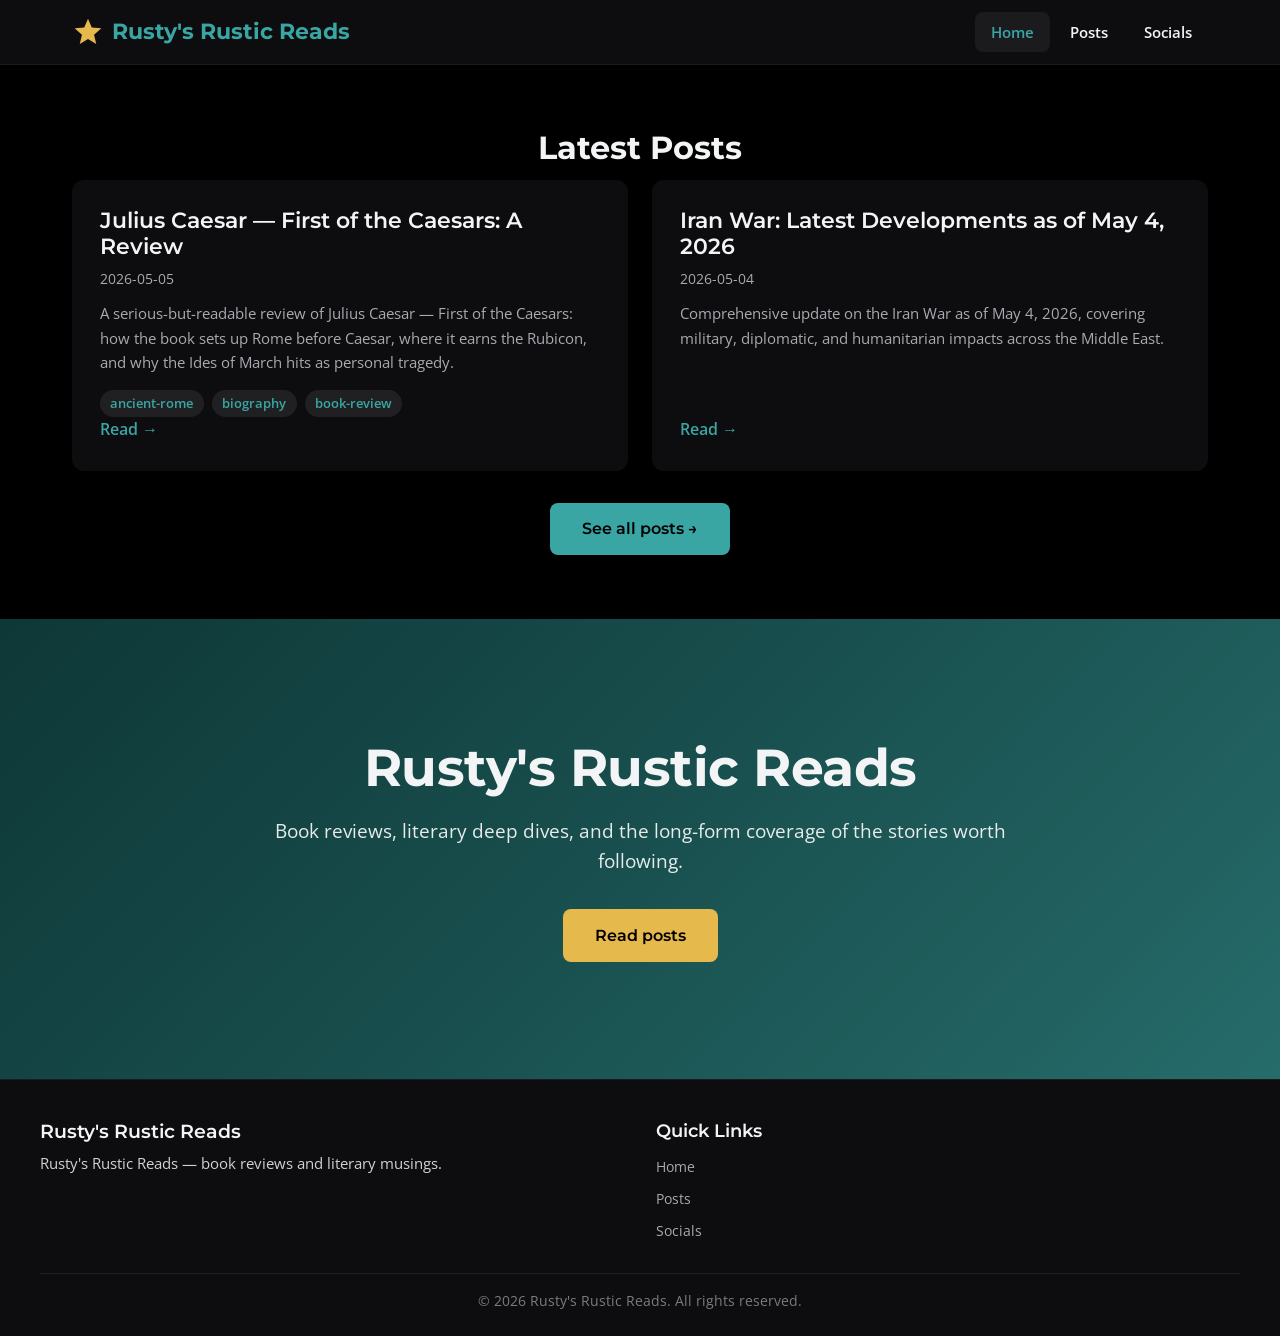
==== commit 97ac66ba: "feat(blog): ebook review — Julius Caesar, First of the Caesars" ====
--- a/index.html
+++ b/index.html
@@ -4,17 +4,17 @@
     <meta charset="UTF-8">
     <meta name="viewport" content="width=device-width, initial-scale=1.0">
     <meta name="robots" content="index, follow">
-    <title>Rusty | Long-form coverage of the stories worth following.</title>
-    <meta name="description" content="Rusty publishes long-form, deeply researched coverage of the stories worth following — geopolitics, conflicts, and global affairs explained in depth.">
+    <title>Rusty&#x27;s Rustic Reads | Book reviews and literary musings.</title>
+    <meta name="description" content="A cozy corner of the internet where Rusty shares thoughtful book reviews, deep dives into literature, and personal reflections on the stories that shape us.">
     <link rel="canonical" href="https://rostyslav296.github.io/rusty-site/index.html">
-        <meta property="og:title" content="Rusty | Long-form coverage of the stories worth following.">
-    <meta property="og:description" content="Rusty publishes long-form, deeply researched coverage of the stories worth following — geopolitics, conflicts, and global affairs explained in depth.">
+        <meta property="og:title" content="Rusty&#x27;s Rustic Reads | Book reviews and literary musings.">
+    <meta property="og:description" content="A cozy corner of the internet where Rusty shares thoughtful book reviews, deep dives into literature, and personal reflections on the stories that shape us.">
     <meta property="og:type" content="website">
-    <meta property="og:site_name" content="Rusty">
+    <meta property="og:site_name" content="Rusty&#x27;s Rustic Reads">
     <meta property="og:url" content="https://rostyslav296.github.io/rusty-site/index.html">
             <meta name="twitter:card" content="summary_large_image">
-    <meta name="twitter:title" content="Rusty | Long-form coverage of the stories worth following.">
-    <meta name="twitter:description" content="Rusty publishes long-form, deeply researched coverage of the stories worth following — geopolitics, conflicts, and global affairs explained in depth.">
+    <meta name="twitter:title" content="Rusty&#x27;s Rustic Reads | Book reviews and literary musings.">
+    <meta name="twitter:description" content="A cozy corner of the internet where Rusty shares thoughtful book reviews, deep dives into literature, and personal reflections on the stories that shape us.">
         <link rel="preconnect" href="https://fonts.googleapis.com">
     <link rel="preconnect" href="https://fonts.gstatic.com" crossorigin>
     <link href="https://fonts.googleapis.com/css2?family=Montserrat:wght@600;700&family=Open%20Sans:wght@400;600&display=swap" rel="stylesheet">
@@ -26,7 +26,7 @@
         <div class="container">
             <a href="index.html" class="logo">
                 <svg viewBox="0 0 24 24" xmlns="http://www.w3.org/2000/svg"><path d="M12 2L9.19 8.63L2 9.24L7.46 13.97L5.82 21L12 17.27L18.18 21L16.54 13.97L22 9.24L14.81 8.63L12 2Z"/></svg>
-                Rusty
+                Rusty&#x27;s Rustic Reads
             </a>
             <button class="nav-toggle" aria-label="Toggle navigation">
                 <span></span>
@@ -45,6 +45,13 @@
         <div class="container">
             <h2 class="section-title">Latest Posts</h2>
             <div class="reviews-grid">
+                <a class="post-card post-card-link" href="posts/2026-05-05-julius-caesar-first-of-the-caesars.html">
+                    <h3>Julius Caesar — First of the Caesars: A Review</h3>
+                    <p class="post-meta">2026-05-05</p>
+                    <p class="post-excerpt">A serious-but-readable review of Julius Caesar — First of the Caesars: how the book sets up Rome before Caesar, where it earns the Rubicon, and why the Ides of March hits as personal tragedy.</p>
+                    <div><span class="post-tag">ancient-rome</span> <span class="post-tag">biography</span> <span class="post-tag">book-review</span></div>
+                    <span class="post-card-cta">Read &rarr;</span>
+                </a>
                 <a class="post-card post-card-link" href="posts/2026-05-04-iran-war-latest-developments-may-4.html">
                     <h3>Iran War: Latest Developments as of May 4, 2026</h3>
                     <p class="post-meta">2026-05-04</p>
@@ -58,8 +65,8 @@
 
     <section class="hero">
         <div class="hero-content">
-            <h1>Rusty</h1>
-            <p class="tagline">In-depth deep dives — long-form coverage of the stories worth following.</p>
+            <h1>Rusty&#x27;s Rustic Reads</h1>
+            <p class="tagline">Book reviews, literary deep dives, and the long-form coverage of the stories worth following.</p>
             <div class="cta-buttons">
                 <a href="posts.html" class="btn btn-primary">Read posts</a>
             </div>
@@ -69,8 +76,8 @@
     <footer class="footer">
         <div class="footer-content">
             <div class="footer-info">
-                <h3>Rusty</h3>
-                <p>Rusty — in-depth deep dives.</p>
+                <h3>Rusty&#x27;s Rustic Reads</h3>
+                <p>Rusty&#x27;s Rustic Reads — book reviews and literary musings.</p>
             </div>
             <div class="footer-links">
                 <h4>Quick Links</h4>
@@ -81,7 +88,7 @@
                 </ul>
             </div>
         </div>
-        <div class="footer-bottom">&copy; 2026 Rusty. All rights reserved.</div>
+        <div class="footer-bottom">&copy; 2026 Rusty&#x27;s Rustic Reads. All rights reserved.</div>
     </footer>
 
     <script src="js/main.js"></script>
--- a/css/styles.css
+++ b/css/styles.css
@@ -4,16 +4,16 @@
    ================================================================ */
 
 :root {
-    --color-primary: #0e7c7b;
-    --color-primary-dark: #065a5a;
-    --color-primary-light: #12a09f;
-    --color-accent: #d4a843;
-    --color-accent-dark: #b8912e;
-    --color-bg: #f8f9fa;
-    --color-surface: #ffffff;
-    --color-text: #2d3436;
-    --color-text-light: #636e72;
-    --color-text-inverse: #ffffff;
+    --color-primary: #3aa6a4;
+    --color-primary-dark: #1f7c7a;
+    --color-primary-light: #5cd2cf;
+    --color-accent: #e6b94d;
+    --color-accent-dark: #b89236;
+    --color-bg: #000000;
+    --color-surface: #0d0d0f;
+    --color-text: #f3f4f5;
+    --color-text-light: #a8aab0;
+    --color-text-inverse: #000000;
     --color-success: #27ae60;
     --color-error: #e74c3c;
     --font-heading: 'Montserrat', sans-serif;
@@ -273,3 +273,64 @@
 .social-nextdoor .social-icon { background: #00b246; }
 .social-yelp .social-icon { background: #d32323; }
 .social-google .social-icon { background: #4285f4; }
+
+
+/* ──────────────────────────────────────────────────────────────
+   Dark-mode overrides (auto-emitted when palette.bg < palette.text).
+   Flip black overlays to white, fill form inputs with --color-surface,
+   give the page-header a slightly lifted background so headings stay
+   readable.
+   ────────────────────────────────────────────────────────────── */
+body { background: var(--color-bg); color: var(--color-text); }
+.header { background: var(--color-surface); border-bottom: 1px solid rgba(255,255,255,0.06); }
+.nav-links a:hover, .nav-links a.active { background: rgba(255, 255, 255, 0.06); }
+.service-card .icon,
+.feature-item .icon,
+.contact-info-card .icon { background: rgba(255, 255, 255, 0.06); }
+.post-card .post-tag { background: rgba(255, 255, 255, 0.08); }
+.review-badge { background: rgba(255, 255, 255, 0.08); }
+.post-card-link:hover { background: rgba(255, 255, 255, 0.02); }
+article.post-body code { background: rgba(255, 255, 255, 0.08); color: var(--color-text); }
+article.post-body pre { background: rgba(255, 255, 255, 0.04); color: var(--color-text); border: 1px solid rgba(255,255,255,0.08); }
+article.post-body blockquote { color: var(--color-text-light); border-left-color: var(--color-accent); }
+.post-search input[type="search"] {
+    background: var(--color-surface);
+    color: var(--color-text);
+    border-color: rgba(255, 255, 255, 0.12);
+}
+.post-search input[type="search"]::placeholder { color: var(--color-text-light); }
+.post-search input[type="search"]:focus { box-shadow: 0 0 0 3px rgba(255, 255, 255, 0.06); }
+.form-group input, .form-group select, .form-group textarea {
+    background: var(--color-surface);
+    color: var(--color-text);
+    border-color: rgba(255, 255, 255, 0.12);
+}
+.form-group input::placeholder, .form-group textarea::placeholder { color: var(--color-text-light); }
+.form-group input:focus, .form-group select:focus, .form-group textarea:focus {
+    box-shadow: 0 0 0 3px rgba(255, 255, 255, 0.06);
+}
+.placeholder-img { background: linear-gradient(135deg, #1a1a1d, #232326); color: #6f7077; }
+.page-header {
+    background: linear-gradient(135deg, var(--color-surface), rgba(255,255,255,0.04));
+    color: var(--color-text);
+    border-bottom: 1px solid rgba(255,255,255,0.06);
+}
+.page-header h1 { color: var(--color-text); }
+.hero {
+    background: linear-gradient(135deg, rgba(0,0,0,0.55), rgba(0,0,0,0.35)),
+                linear-gradient(135deg, var(--color-primary-dark), var(--color-primary));
+    color: var(--color-text);
+}
+.hero h1 { color: var(--color-text); }
+.footer { background: var(--color-surface); border-top: 1px solid rgba(255,255,255,0.06); color: var(--color-text); }
+.footer-info h3, .footer-links h4 { color: var(--color-text); }
+.footer-content { border-bottom-color: rgba(255,255,255,0.08); }
+.footer-links a { color: var(--color-text-light); }
+.footer-links a:hover { color: var(--color-accent); }
+.footer-bottom { color: var(--color-text-light); }
+.post-sources { background: var(--color-surface); }
+.btn-primary { color: #000; }
+.btn-primary:hover { color: #000; }
+@media (max-width: 767px) {
+    .nav-links { background: var(--color-surface); }
+}
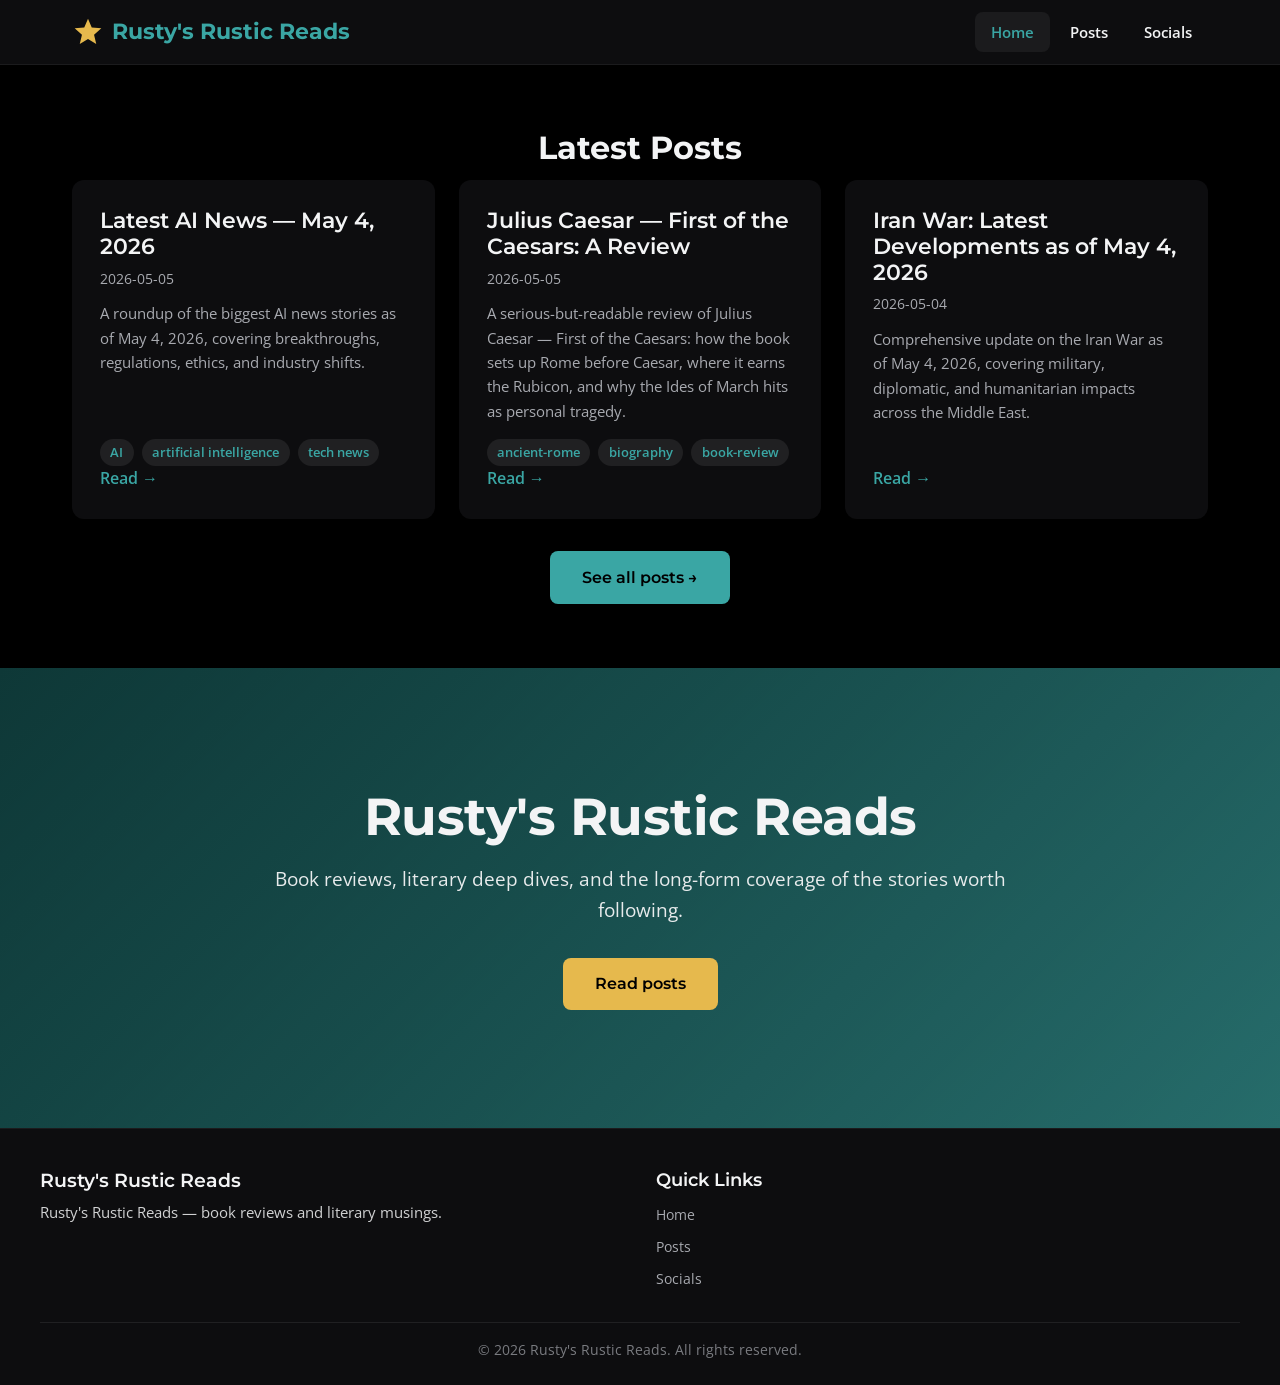
==== commit 848b20f8: "feat(blog): Latest AI News — May 4, 2026" ====
--- a/index.html
+++ b/index.html
@@ -45,6 +45,13 @@
         <div class="container">
             <h2 class="section-title">Latest Posts</h2>
             <div class="reviews-grid">
+                <a class="post-card post-card-link" href="posts/2026-05-05-latest-ai-news-may-4-2026.html">
+                    <h3>Latest AI News — May 4, 2026</h3>
+                    <p class="post-meta">2026-05-05</p>
+                    <p class="post-excerpt">A roundup of the biggest AI news stories as of May 4, 2026, covering breakthroughs, regulations, ethics, and industry shifts.</p>
+                    <div><span class="post-tag">AI</span> <span class="post-tag">artificial intelligence</span> <span class="post-tag">tech news</span></div>
+                    <span class="post-card-cta">Read &rarr;</span>
+                </a>
                 <a class="post-card post-card-link" href="posts/2026-05-05-julius-caesar-first-of-the-caesars.html">
                     <h3>Julius Caesar — First of the Caesars: A Review</h3>
                     <p class="post-meta">2026-05-05</p>
